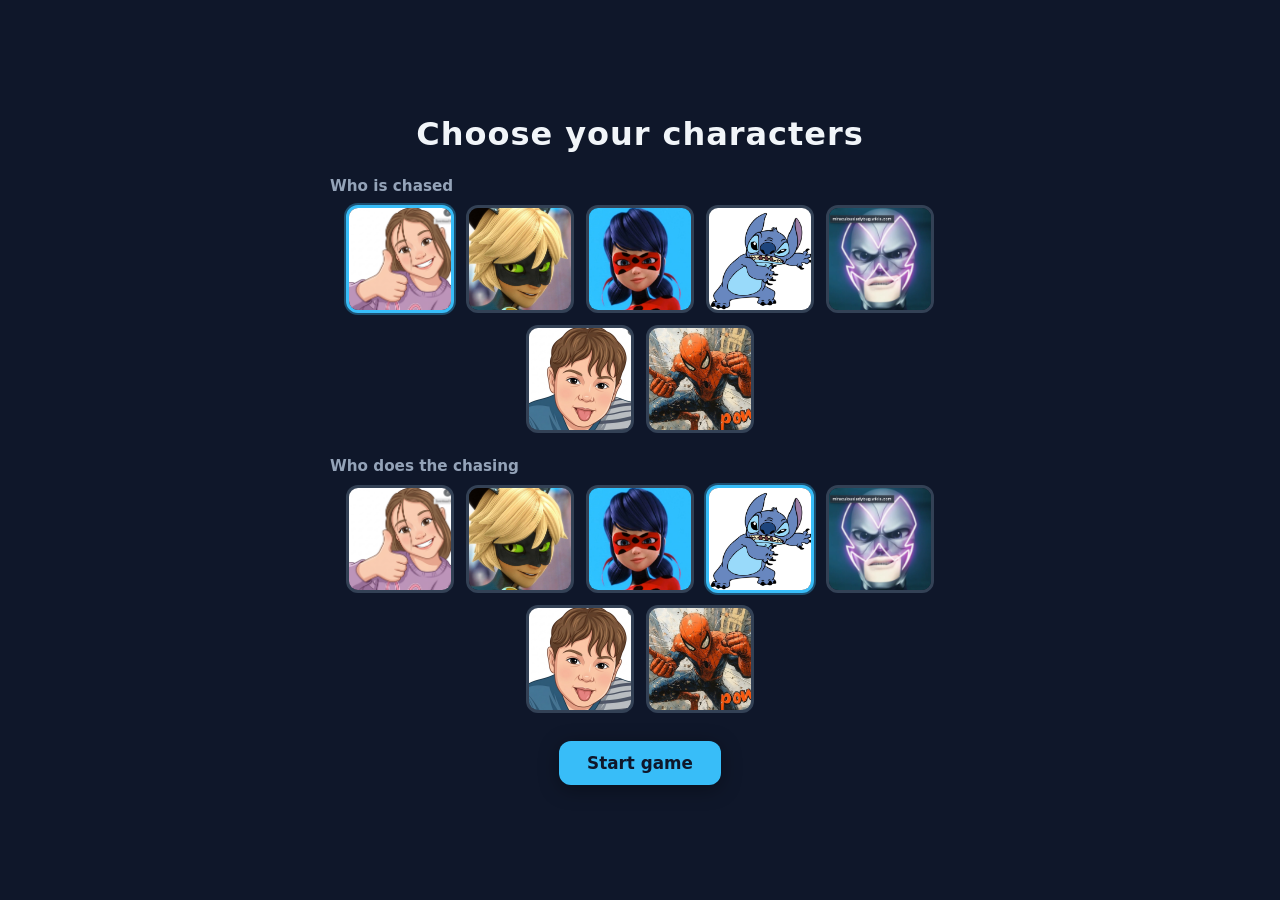
==== ecipec/index.html @ 47fc5480 "Add ecipec game" ====
<!DOCTYPE html>
<html lang="en">
<head>
  <meta charset="UTF-8" />
  <meta name="viewport" content="width=device-width, initial-scale=1.0" />
  <title>Platformer</title>
  <style>
    * { box-sizing: border-box; margin: 0; }
    html, body {
      width: 100%;
      min-height: 100%;
      height: 100%;
      overflow: hidden;
    }
    html { min-height: 100vh; }
    canvas {
      display: block;
      width: 100%;
      height: 100%;
      image-rendering: pixelated;
      image-rendering: crisp-edges;
    }
    #game-over {
      position: fixed;
      inset: 0;
      z-index: 10;
      display: none;
      flex-direction: column;
      align-items: center;
      justify-content: center;
      gap: 1.25rem;
      background: rgba(15, 23, 42, 0.72);
      backdrop-filter: blur(6px);
    }
    #game-over.show {
      display: flex;
    }
    #game-over h1 {
      font: 700 clamp(1.75rem, 6vw, 2.75rem) system-ui, sans-serif;
      color: #f1f5f9;
      letter-spacing: 0.04em;
    }
    #game-over button {
      font: 600 1rem system-ui, sans-serif;
      padding: 0.65rem 1.4rem;
      border: none;
      border-radius: 10px;
      cursor: pointer;
      color: #0f172a;
      background: #e2e8f0;
      box-shadow: 0 2px 12px rgba(0, 0, 0, 0.25);
    }
    #game-over button:hover {
      background: #f8fafc;
    }
    #character-menu {
      position: fixed;
      inset: 0;
      z-index: 15;
      display: flex;
      flex-direction: column;
      align-items: center;
      justify-content: center;
      gap: 1.5rem;
      padding: 1.25rem;
      background: #0f172a;
      color: #f1f5f9;
      overflow: auto;
    }
    #character-menu.hidden {
      display: none;
    }
    #character-menu h1 {
      font: 700 clamp(1.35rem, 4.5vw, 2rem) system-ui, sans-serif;
      letter-spacing: 0.03em;
      text-align: center;
    }
    #character-menu h2 {
      font: 600 0.95rem system-ui, sans-serif;
      color: #94a3b8;
      margin-bottom: 0.65rem;
    }
    .pick-options {
      display: flex;
      flex-wrap: wrap;
      gap: 0.75rem;
      justify-content: center;
      max-width: 620px;
    }
    .pick-option {
      padding: 0;
      border: 3px solid #334155;
      border-radius: 12px;
      background: #1e293b;
      cursor: pointer;
      overflow: hidden;
      width: 108px;
      height: 108px;
      flex-shrink: 0;
    }
    .pick-option img {
      width: 100%;
      height: 100%;
      object-fit: cover;
      display: block;
      pointer-events: none;
    }
    .pick-option:hover {
      border-color: #64748b;
    }
    .pick-option:focus-visible {
      outline: 2px solid #38bdf8;
      outline-offset: 3px;
    }
    .pick-option.is-selected {
      border-color: #38bdf8;
      box-shadow: 0 0 0 2px rgba(56, 189, 248, 0.35);
    }
    #start-game-btn {
      font: 600 1.05rem system-ui, sans-serif;
      padding: 0.75rem 1.75rem;
      border: none;
      border-radius: 12px;
      cursor: pointer;
      color: #0f172a;
      background: #38bdf8;
      box-shadow: 0 4px 20px rgba(0, 0, 0, 0.35);
      margin-top: 0.25rem;
    }
    #start-game-btn:hover {
      background: #7dd3fc;
    }
  </style>
</head>
<body>
  <canvas id="game"></canvas>
  <div id="game-over" aria-live="polite">
    <h1>Game Over</h1>
    <button type="button" id="restart-btn">Start again</button>
  </div>
  <div id="character-menu" aria-label="Character selection">
    <h1>Choose your characters</h1>
    <div>
      <h2>Who is chased</h2>
      <div id="ball-options" class="pick-options" role="group" aria-label="Character that is chased">
        <button type="button" class="pick-option is-selected" data-ball="eci_pec.png" aria-pressed="true" aria-label="eci_pec">
          <img src="eci_pec.png" alt="" width="108" height="108" />
        </button>
        <button type="button" class="pick-option" data-ball="cat.png" aria-pressed="false" aria-label="cat">
          <img src="cat.png" alt="" width="108" height="108" />
        </button>
        <button type="button" class="pick-option" data-ball="ladybug.png" aria-pressed="false" aria-label="ladybug">
          <img src="ladybug.png" alt="" width="108" height="108" />
        </button>
        <button type="button" class="pick-option" data-ball="monter.png" aria-pressed="false" aria-label="monter">
          <img src="monter.png" alt="" width="108" height="108" />
        </button>
        <button type="button" class="pick-option" data-ball="moth.png" aria-pressed="false" aria-label="moth">
          <img src="moth.png" alt="" width="108" height="108" />
        </button>
        <button type="button" class="pick-option" data-ball="pinat.png" aria-pressed="false" aria-label="pinat">
          <img src="pinat.png" alt="" width="108" height="108" />
        </button>
        <button type="button" class="pick-option" data-ball="mamenmem.png" aria-pressed="false" aria-label="mamenmem">
          <img src="mamenmem.png" alt="" width="108" height="108" />
        </button>
      </div>
    </div>
    <div>
      <h2>Who does the chasing</h2>
      <div id="monster-options" class="pick-options" role="group" aria-label="Character that chases">
        <button type="button" class="pick-option" data-monster="eci_pec.png" aria-pressed="false" aria-label="eci_pec">
          <img src="eci_pec.png" alt="" width="108" height="108" />
        </button>
        <button type="button" class="pick-option" data-monster="cat.png" aria-pressed="false" aria-label="cat">
          <img src="cat.png" alt="" width="108" height="108" />
        </button>
        <button type="button" class="pick-option" data-monster="ladybug.png" aria-pressed="false" aria-label="ladybug">
          <img src="ladybug.png" alt="" width="108" height="108" />
        </button>
        <button type="button" class="pick-option is-selected" data-monster="monter.png" aria-pressed="true" aria-label="monter">
          <img src="monter.png" alt="" width="108" height="108" />
        </button>
        <button type="button" class="pick-option" data-monster="moth.png" aria-pressed="false" aria-label="moth">
          <img src="moth.png" alt="" width="108" height="108" />
        </button>
        <button type="button" class="pick-option" data-monster="pinat.png" aria-pressed="false" aria-label="pinat">
          <img src="pinat.png" alt="" width="108" height="108" />
        </button>
        <button type="button" class="pick-option" data-monster="mamenmem.png" aria-pressed="false" aria-label="mamenmem">
          <img src="mamenmem.png" alt="" width="108" height="108" />
        </button>
      </div>
    </div>
    <button type="button" id="start-game-btn">Start game</button>
  </div>
  <script>
    const canvas = document.getElementById("game");
    const ctx = canvas.getContext("2d");

    const keys = { ArrowLeft: false, ArrowRight: false, ArrowUp: false, ArrowDown: false };

    const ball = {
      x: 0,
      y: 0,
      vx: 0,
      vy: 0,
      r: 14,
      onGround: false,
    };

    const ballImg = new Image();
    ballImg.src = "eci_pec.png";
    const ballImgVisualScale = 2;

    const MONSTER_BASE_SPEED = 200;
    let monsterNightCount = 0;

    function bumpMonsterSpeedForNewNight() {
      monsterNightCount++;
      monster.speed = MONSTER_BASE_SPEED * Math.pow(1.05, monsterNightCount - 1);
    }

    const monsterImg = new Image();
    const monster = {
      x: 0,
      speed: MONSTER_BASE_SPEED,
      height: 72,
      loaded: false,
      placed: false,
    };
    monsterImg.onload = () => {
      monster.loaded = true;
      resize();
    };
    monsterImg.src = "monter.png";

    const moveSpeed = 320;
    const jumpSpeed = 580;
    const gravity = 980;

    const SLEEP_MS = 10_000;
    const AWAKE_MS = 15_000;
    const CYCLE_MS = SLEEP_MS + AWAKE_MS;

    function cycleT(now) {
      return now % CYCLE_MS;
    }

    function isSleeping(now) {
      return cycleT(now) < SLEEP_MS;
    }

    function timerSeconds(now) {
      const t = cycleT(now);
      const dayMax = Math.ceil(SLEEP_MS / 1000);
      const nightMax = Math.ceil(AWAKE_MS / 1000);
      if (t < SLEEP_MS) {
        return Math.max(1, Math.min(dayMax, Math.ceil((SLEEP_MS - t) / 1000)));
      }
      return Math.max(1, Math.min(nightMax, Math.ceil((CYCLE_MS - t) / 1000)));
    }

    function getChairs(vw, gy) {
      const cw = 86;
      const margin = 28;
      const seatRise = 56;
      const seatInset = 12;
      const seatTop = gy - seatRise;
      const backH = 72;
      const leftX = margin;
      const rightX = vw - margin - cw;
      return [
        {
          x: leftX,
          w: cw,
          seatTop,
          seatLeft: leftX + seatInset,
          seatRight: leftX + cw - seatInset,
          trunkLeft: leftX,
          trunkRight: leftX + cw,
          backH,
        },
        {
          x: rightX,
          w: cw,
          seatTop,
          seatLeft: rightX + seatInset,
          seatRight: rightX + cw - seatInset,
          trunkLeft: rightX,
          trunkRight: rightX + cw,
          backH,
        },
      ];
    }

    function horizontalOverlapBallSeat(ball, left, right) {
      return ball.x + ball.r > left && ball.x - ball.r < right;
    }

    function resolveCircleRect(ball, rect) {
      const cx = ball.x;
      const cy = ball.y;
      const r = ball.r;
      if (cx + r <= rect.left || cx - r >= rect.right || cy + r <= rect.top || cy - r >= rect.bottom) {
        return;
      }
      const closestX = Math.min(Math.max(cx, rect.left), rect.right);
      const closestY = Math.min(Math.max(cy, rect.top), rect.bottom);
      let dx = cx - closestX;
      let dy = cy - closestY;
      const dsq = dx * dx + dy * dy;
      if (dsq < 1e-6) {
        const pen = Math.min(rect.right - cx, cx - rect.left, cy - rect.top, rect.bottom - cy);
        if (pen === rect.right - cx) ball.x = rect.right + r;
        else if (pen === cx - rect.left) ball.x = rect.left - r;
        else if (pen === cy - rect.top) {
          ball.y = rect.top - r;
          ball.vy = 0;
          ball.onGround = true;
        } else {
          ball.y = rect.bottom + r;
          ball.vy = 0;
        }
        return;
      }
      const dist = Math.sqrt(dsq);
      dx /= dist;
      dy /= dist;
      ball.x = closestX + dx * r;
      ball.y = closestY + dy * r;
      if (Math.abs(dy) > Math.abs(dx) && dy < 0) {
        ball.vy = Math.min(ball.vy, 0);
        ball.onGround = true;
      }
      if (Math.abs(dy) > Math.abs(dx) && dy > 0) ball.vy = Math.max(ball.vy, 0);
    }

    function landOnSurfaces(ball, gy, chairs, vw) {
      const surfaces = chairs.map((c) => ({
        left: c.seatLeft,
        right: c.seatRight,
        top: c.seatTop,
      }));
      surfaces.push({ left: 0, right: vw, top: gy });
      surfaces.sort((a, b) => a.top - b.top);
      for (const s of surfaces) {
        if (!horizontalOverlapBallSeat(ball, s.left, s.right)) continue;
        const bottom = ball.y + ball.r;
        if (ball.vy >= 0 && bottom >= s.top && bottom <= s.top + 20) {
          ball.y = s.top - ball.r;
          ball.vy = 0;
          ball.onGround = true;
          return;
        }
      }
    }

    function isBallOnChairSeat(ball, chairs) {
      const bottom = ball.y + ball.r;
      for (const c of chairs) {
        if (!horizontalOverlapBallSeat(ball, c.seatLeft, c.seatRight)) continue;
        if (bottom >= c.seatTop - 2 && bottom <= c.seatTop + 8) {
          return true;
        }
      }
      return false;
    }

    function circleRectOverlap(cx, cy, r, left, top, right, bottom) {
      const closestX = Math.max(left, Math.min(cx, right));
      const closestY = Math.max(top, Math.min(cy, bottom));
      const dx = cx - closestX;
      const dy = cy - closestY;
      return dx * dx + dy * dy <= r * r;
    }

    let gameOver = false;
    let gameWon = false;
    let gameStarted = false;
    const WIN_PIZZA_SLICES = 6;
    const START_ENERGY = 10;
    const DRAIN_PX_PER_ENERGY = 500;
    const ENERGY_PIZZA_BONUS = 5;
    const ENERGY_PIZZA_SPAWN_MS = 5000;

    const COOKIE_R = 11;
    const COOKIES_PER_NIGHT = 8;
    const cookies = [];
    let coins = 0;
    let pizzaSlices = 0;
    let pizzaSlice = null;
    const energyPizzaSlices = [];
    let nextEnergySpawnAt = 0;
    const PIZZA_R = 14;
    let prevSleeping = undefined;
    let energy = START_ENERGY;
    let energyBarVisual = START_ENERGY;
    let distanceSinceEnergyLoss = 0;
    let prevBallX = 0;
    let prevBallY = 0;

    function spawnCookies(vw, gy, chairs) {
      cookies.length = 0;
      for (let i = 0; i < COOKIES_PER_NIGHT; i++) {
        for (let t = 0; t < 60; t++) {
          const x = COOKIE_R + Math.random() * (vw - 2 * COOKIE_R);
          let ok = true;
          for (const c of chairs) {
            if (x + COOKIE_R > c.trunkLeft - 6 && x - COOKIE_R < c.trunkRight + 6) {
              ok = false;
              break;
            }
          }
          if (ok) {
            cookies.push({ x });
            break;
          }
        }
      }
    }

    function cookieCenterY(gy) {
      return gy - COOKIE_R;
    }

    function pizzaCenterY(gy) {
      return gy - PIZZA_R;
    }

    function spawnPizzaSlice(vw, gy, chairs, mw) {
      pizzaSlice = null;
      const { minX, maxX } = pizzaSpawnBounds(vw, gy, chairs, mw);
      for (let t = 0; t < 60; t++) {
        const x = minX + Math.random() * (maxX - minX);
        let ok = true;
        for (const c of chairs) {
          if (x + PIZZA_R > c.trunkLeft - 6 && x - PIZZA_R < c.trunkRight + 6) {
            ok = false;
            break;
          }
        }
        if (ok) {
          pizzaSlice = { x };
          break;
        }
      }
    }

    function pushRandomEnergyPizzaSlice(vw, gy, chairs, mw) {
      const { minX, maxX } = pizzaSpawnBounds(vw, gy, chairs, mw);
      for (let t = 0; t < 60; t++) {
        const x = minX + Math.random() * (maxX - minX);
        let ok = true;
        for (const c of chairs) {
          if (x + PIZZA_R > c.trunkLeft - 6 && x - PIZZA_R < c.trunkRight + 6) {
            ok = false;
            break;
          }
        }
        if (ok) {
          energyPizzaSlices.push({ x });
          return;
        }
      }
    }

    function showGameOverUI() {
      document.getElementById("game-over").classList.add("show");
    }

    function hideGameOverUI() {
      document.getElementById("game-over").classList.remove("show");
    }

    function resetGame() {
      const { w } = viewport();
      const gy = groundY();
      const chairs = getChairs(w, gy);
      ball.x = w / 2;
      ball.y = gy - ball.r;
      ball.vx = 0;
      ball.vy = 0;
      ball.onGround = true;
      keys.ArrowLeft = keys.ArrowRight = keys.ArrowUp = keys.ArrowDown = false;
      if (monster.loaded) {
        const { w: mw } = monsterDrawSize();
        const now = performance.now();
        if (isSleeping(now)) {
          monster.x = sleepAnchorX(w, mw, chairs);
        } else {
          monster.x = clampMonsterToChairs(w * 0.2, mw, w, chairs);
        }
      }
      coins = 0;
      pizzaSlices = 0;
      cookies.length = 0;
      pizzaSlice = null;
      energyPizzaSlices.length = 0;
      nextEnergySpawnAt = 0;
      energy = START_ENERGY;
      energyBarVisual = energy;
      distanceSinceEnergyLoss = 0;
      prevBallX = ball.x;
      prevBallY = ball.y;
      prevSleeping = undefined;
      monsterNightCount = 0;
      monster.speed = MONSTER_BASE_SPEED;
      gameWon = false;
    }

    document.getElementById("restart-btn").addEventListener("click", () => {
      hideGameOverUI();
      gameOver = false;
      gameWon = false;
      gameStarted = false;
      document.getElementById("character-menu").classList.remove("hidden");
    });

    function wireCharacterMenu() {
      const menu = document.getElementById("character-menu");
      const ballGroup = document.getElementById("ball-options");
      const monsterGroup = document.getElementById("monster-options");

      function selectInGroup(container, selectedBtn) {
        for (const b of container.querySelectorAll(".pick-option")) {
          const on = b === selectedBtn;
          b.classList.toggle("is-selected", on);
          b.setAttribute("aria-pressed", on ? "true" : "false");
        }
      }

      ballGroup.addEventListener("click", (e) => {
        const btn = e.target.closest(".pick-option[data-ball]");
        if (!btn || !ballGroup.contains(btn)) return;
        selectInGroup(ballGroup, btn);
      });
      monsterGroup.addEventListener("click", (e) => {
        const btn = e.target.closest(".pick-option[data-monster]");
        if (!btn || !monsterGroup.contains(btn)) return;
        selectInGroup(monsterGroup, btn);
      });

      document.getElementById("start-game-btn").addEventListener("click", () => {
        const ballBtn = ballGroup.querySelector(".pick-option.is-selected[data-ball]");
        const monBtn = monsterGroup.querySelector(".pick-option.is-selected[data-monster]");
        const ballSrc = ballBtn.getAttribute("data-ball");
        const monsterSrc = monBtn.getAttribute("data-monster");

        ballImg.src = ballSrc;

        let finishOnce = false;
        function finishStart() {
          if (finishOnce) return;
          finishOnce = true;
          monster.loaded = true;
          monster.placed = false;
          resize();
          resetGame();
          gameOver = false;
          gameWon = false;
          hideGameOverUI();
          gameStarted = true;
          menu.classList.add("hidden");
          last = performance.now();
        }

        monster.loaded = false;
        monster.placed = false;
        monsterImg.onload = finishStart;
        monsterImg.src = monsterSrc;
        requestAnimationFrame(() => {
          if (monsterImg.complete && monsterImg.naturalHeight > 0) finishStart();
        });
      });
    }
    wireCharacterMenu();

    function monsterStepX(monsterX, dir, dt, mw, vw, chairs) {
      if (dir === 0) return monsterX;
      let nextX = monsterX + dir * monster.speed * dt;
      const half = mw / 2;
      nextX = Math.min(Math.max(nextX, half), vw - half);
      for (let k = 0; k < 4; k++) {
        let hit = false;
        for (const c of chairs) {
          const mL = nextX - half;
          const mR = nextX + half;
          if (mR <= c.trunkLeft || mL >= c.trunkRight) continue;
          hit = true;
          if (dir > 0) nextX = c.trunkLeft - half - 0.02;
          else nextX = c.trunkRight + half + 0.02;
          nextX = Math.min(Math.max(nextX, half), vw - half);
        }
        if (!hit) break;
      }
      return nextX;
    }

    function clampMonsterToChairs(monsterX, mw, vw, chairs) {
      const half = mw / 2;
      let x = Math.min(Math.max(monsterX, half), vw - half);
      for (const c of chairs) {
        if (x + half > c.trunkLeft && x - half < c.trunkRight) {
          const toLeft = c.trunkLeft - half - 0.02;
          const toRight = c.trunkRight + half + 0.02;
          x = Math.abs(x - toLeft) < Math.abs(x - toRight) ? toLeft : toRight;
        }
      }
      return Math.min(Math.max(x, half), vw - half);
    }

    function sleepAnchorX(vw, mw, chairs) {
      return clampMonsterToChairs(vw * 0.85, mw, vw, chairs);
    }

    function getSleepTable(vw, gy, chairs, mw) {
      const cx = sleepAnchorX(vw, mw, chairs);
      const tw = 120;
      const tabletopH = 10;
      const legH = 42;
      const legW = 10;
      const topY = gy - legH - tabletopH;
      return { cx, tw, tabletopH, legH, legW, topY, gy };
    }

    /** Horizontal range for win (yellow) and energy (green) pizzas: floor between left chair and white sleep table. */
    function pizzaSpawnBounds(vw, gy, chairs, mw) {
      const tbl = getSleepTable(vw, gy, chairs, mw);
      const tableLeft = tbl.cx - tbl.tw / 2;
      const leftChairRight = chairs[0].trunkRight;
      const gapPad = 6;
      let minX = leftChairRight + gapPad + PIZZA_R;
      let maxX = tableLeft - gapPad - PIZZA_R;
      if (minX > maxX) {
        const mid = (leftChairRight + tableLeft) * 0.5;
        minX = maxX = mid;
      }
      return { minX, maxX };
    }

    function drawSleepTable(ctx, tbl) {
      const left = tbl.cx - tbl.tw / 2;
      const seatBottom = tbl.topY + tbl.tabletopH;
      ctx.fillStyle = "#f8f8f8";
      ctx.strokeStyle = "#c8c8c8";
      ctx.lineWidth = 2;
      ctx.beginPath();
      ctx.rect(left, tbl.topY, tbl.tw, tbl.tabletopH);
      ctx.fill();
      ctx.stroke();
      const inset = 14;
      ctx.fillRect(left + inset, seatBottom, tbl.legW, tbl.gy - seatBottom);
      ctx.fillRect(left + tbl.tw - inset - tbl.legW, seatBottom, tbl.legW, tbl.gy - seatBottom);
      ctx.strokeRect(left + inset, seatBottom, tbl.legW, tbl.gy - seatBottom);
      ctx.strokeRect(left + tbl.tw - inset - tbl.legW, seatBottom, tbl.legW, tbl.gy - seatBottom);
    }

    function drawSun(ctx, x, y, r) {
      ctx.fillStyle = "#ffdd44";
      ctx.strokeStyle = "#e6b800";
      ctx.lineWidth = 3;
      ctx.beginPath();
      ctx.arc(x, y, r, 0, Math.PI * 2);
      ctx.fill();
      ctx.stroke();
      ctx.strokeStyle = "#ffdd44";
      ctx.lineWidth = 4;
      for (let i = 0; i < 12; i++) {
        const a = (i / 12) * Math.PI * 2;
        ctx.beginPath();
        ctx.moveTo(x + Math.cos(a) * (r + 4), y + Math.sin(a) * (r + 4));
        ctx.lineTo(x + Math.cos(a) * (r + 14), y + Math.sin(a) * (r + 14));
        ctx.stroke();
      }
    }

    function drawMoon(ctx, x, y, r) {
      ctx.fillStyle = "#e8ecf5";
      ctx.beginPath();
      ctx.arc(x, y, r, 0, Math.PI * 2);
      ctx.fill();
      ctx.fillStyle = "#1a2f55";
      ctx.beginPath();
      ctx.arc(x + r * 0.35, y - r * 0.1, r * 1.05, 0, Math.PI * 2);
      ctx.fill();
    }

    function drawEnergyBar(ctx, x, y, width, height, fillRatio, sleeping) {
      const rr = Math.min(5, height * 0.35);
      ctx.save();
      ctx.fillStyle = sleeping ? "rgba(13, 31, 60, 0.5)" : "rgba(0, 0, 0, 0.4)";
      ctx.strokeStyle = sleeping ? "rgba(255, 255, 255, 0.4)" : "rgba(255, 255, 255, 0.22)";
      ctx.lineWidth = 2;
      ctx.beginPath();
      ctx.roundRect(x, y, width, height, rr);
      ctx.fill();
      ctx.stroke();
      const pad = 3;
      const innerW = Math.max(0, width - pad * 2);
      const fillW = innerW * Math.min(Math.max(fillRatio, 0), 1);
      if (fillW > 0.5) {
        const g = ctx.createLinearGradient(x, y, x + width, y + height);
        g.addColorStop(0, "#fef08a");
        g.addColorStop(0.45, "#facc15");
        g.addColorStop(1, "#ca8a04");
        ctx.fillStyle = g;
        ctx.beginPath();
        ctx.roundRect(x + pad, y + pad, fillW, height - pad * 2, Math.max(1, rr - 2));
        ctx.fill();
      }
      ctx.restore();
    }

    function drawSkyTimer(ctx, w, gy, now) {
      const sleeping = isSleeping(now);
      const n = timerSeconds(now);
      const fontSize = Math.max(22, Math.min(40, w * 0.045));
      ctx.font = `700 ${fontSize}px system-ui, sans-serif`;
      ctx.textAlign = "center";
      ctx.textBaseline = "top";
      ctx.fillStyle = sleeping ? "#0d1f3c" : "#ffffff";
      ctx.strokeStyle = sleeping ? "rgba(255,255,255,0.5)" : "rgba(0,0,0,0.25)";
      ctx.lineWidth = 3;
      const tx = w * 0.5;
      const ty = 28;
      ctx.strokeText(String(n), tx, ty);
      ctx.fillText(String(n), tx, ty);
    }

    function drawHud(ctx, w, now) {
      const sleeping = isSleeping(now);
      const fontSize = Math.max(18, Math.min(32, w * 0.038));
      ctx.font = `700 ${fontSize}px system-ui, sans-serif`;
      ctx.textAlign = "left";
      ctx.textBaseline = "top";
      ctx.fillStyle = sleeping ? "#0d1f3c" : "#ffffff";
      ctx.strokeStyle = sleeping ? "rgba(255,255,255,0.5)" : "rgba(0,0,0,0.25)";
      ctx.lineWidth = 3;
      const tx = 24;
      const ty = 28;
      const lineGap = fontSize + 6;
      const line1 = `Coins: ${coins}`;
      ctx.strokeText(line1, tx, ty);
      ctx.fillText(line1, tx, ty);
      const barH = Math.max(14, Math.min(22, fontSize * 0.65));
      const barW = Math.min(200, w * 0.42);
      const barY = ty + lineGap;
      const fillRatio = Math.min(Math.max(energyBarVisual / START_ENERGY, 0), 1);
      drawEnergyBar(ctx, tx, barY, barW, barH, fillRatio, sleeping);
      const hudSliceScale = 0.42;
      const sliceStep = PIZZA_R * hudSliceScale * 2.2;
      const rowY = barY + barH + 10 + PIZZA_R * hudSliceScale;
      const nSlices = Math.min(pizzaSlices, WIN_PIZZA_SLICES);
      for (let i = 0; i < nSlices; i++) {
        drawPizzaSliceIcon(ctx, tx + i * sliceStep, rowY, hudSliceScale);
      }
    }

    function drawPizzaSliceIcon(ctx, cx, cy, scale = 1) {
      ctx.save();
      ctx.translate(cx, cy);
      ctx.scale(scale, scale);
      ctx.rotate(-Math.PI / 4);
      ctx.beginPath();
      ctx.moveTo(0, 0);
      ctx.arc(0, 0, PIZZA_R, -Math.PI / 5, Math.PI / 5);
      ctx.closePath();
      ctx.fillStyle = "#f4a020";
      ctx.strokeStyle = "#c45c00";
      ctx.lineWidth = Math.max(1, 2 / scale);
      ctx.fill();
      ctx.stroke();
      ctx.fillStyle = "#c62828";
      ctx.beginPath();
      ctx.arc(PIZZA_R * 0.48, PIZZA_R * 0.12, 2.8, 0, Math.PI * 2);
      ctx.fill();
      ctx.beginPath();
      ctx.arc(PIZZA_R * 0.32, -PIZZA_R * 0.22, 2.2, 0, Math.PI * 2);
      ctx.fill();
      ctx.restore();
    }

    function drawEnergyPizzaSliceIcon(ctx, cx, cy, scale = 1) {
      ctx.save();
      ctx.translate(cx, cy);
      ctx.scale(scale, scale);
      ctx.rotate(-Math.PI / 4);
      ctx.beginPath();
      ctx.moveTo(0, 0);
      ctx.arc(0, 0, PIZZA_R, -Math.PI / 5, Math.PI / 5);
      ctx.closePath();
      ctx.fillStyle = "#7cb342";
      ctx.strokeStyle = "#33691e";
      ctx.lineWidth = Math.max(1, 2 / scale);
      ctx.fill();
      ctx.stroke();
      ctx.fillStyle = "#ffeb3b";
      ctx.beginPath();
      ctx.moveTo(PIZZA_R * 0.15, -PIZZA_R * 0.35);
      ctx.lineTo(PIZZA_R * 0.05, -PIZZA_R * 0.08);
      ctx.lineTo(PIZZA_R * 0.28, -PIZZA_R * 0.12);
      ctx.lineTo(PIZZA_R * 0.12, PIZZA_R * 0.12);
      ctx.lineTo(PIZZA_R * 0.42, -PIZZA_R * 0.02);
      ctx.closePath();
      ctx.fill();
      ctx.restore();
    }

    function drawWholePizza(ctx, cx, cy, radius) {
      ctx.fillStyle = "#e8a020";
      ctx.strokeStyle = "#a05200";
      ctx.lineWidth = 3;
      ctx.beginPath();
      ctx.arc(cx, cy, radius, 0, Math.PI * 2);
      ctx.fill();
      ctx.stroke();
      ctx.fillStyle = "#f5d080";
      ctx.beginPath();
      ctx.arc(cx, cy, radius * 0.88, 0, Math.PI * 2);
      ctx.fill();
      const dots = [
        [0.35, -0.15],
        [-0.25, 0.2],
        [0.1, 0.35],
        [-0.35, -0.25],
        [0.4, 0.15],
      ];
      ctx.fillStyle = "#c62828";
      for (const [dx, dy] of dots) {
        ctx.beginPath();
        ctx.arc(cx + dx * radius, cy + dy * radius, radius * 0.1, 0, Math.PI * 2);
        ctx.fill();
      }
    }

    function drawYouWon(ctx, w, gy, now) {
      const sleeping = isSleeping(now);
      const fontSize = Math.max(28, Math.min(52, w * 0.09));
      ctx.font = `800 ${fontSize}px system-ui, sans-serif`;
      ctx.textAlign = "center";
      ctx.textBaseline = "middle";
      const tx = w * 0.5;
      const ty = gy * 0.38;
      ctx.fillStyle = sleeping ? "#0d1f3c" : "#ffffff";
      ctx.strokeStyle = sleeping ? "rgba(255,255,255,0.55)" : "rgba(0,0,0,0.35)";
      ctx.lineWidth = 4;
      ctx.strokeText("YOU WON", tx, ty);
      ctx.fillText("YOU WON", tx, ty);
    }

    function chairBallColliders(c, gy, vw) {
      const legW = 8;
      const st = c.seatTop;
      const bh = c.backH;
      const rects = [
        { left: c.x + 4, right: c.x + 4 + legW, top: st + 2, bottom: gy },
        { left: c.x + c.w - 4 - legW, right: c.x + c.w - 4, top: st + 2, bottom: gy },
      ];
      if (c.x + c.w * 0.5 < vw * 0.5) {
        rects.push({ left: c.x, right: c.x + 12, top: st - bh, bottom: st - 1 });
      } else {
        rects.push({ left: c.x + c.w - 12, right: c.x + c.w, top: st - bh, bottom: st - 1 });
      }
      return rects;
    }

    function drawChairs(ctx, gy, chairs) {
      for (const c of chairs) {
        const x = c.x;
        const w = c.w;
        const st = c.seatTop;
        const bh = c.backH;
        const legW = 8;
        const seatH = 10;
        ctx.fillStyle = "#b22222";
        ctx.strokeStyle = "#7f1010";
        ctx.lineWidth = 2;
        ctx.beginPath();
        ctx.rect(x, st - bh, 12, bh + seatH);
        ctx.fill();
        ctx.stroke();
        ctx.fillStyle = "#c92a2a";
        ctx.beginPath();
        ctx.rect(x, st - seatH, w, seatH);
        ctx.fill();
        ctx.stroke();
        ctx.fillStyle = "#b22222";
        ctx.fillRect(x + 4, st, legW, gy - st);
        ctx.fillRect(x + w - 4 - legW, st, legW, gy - st);
        ctx.strokeRect(x + 4, st, legW, gy - st);
        ctx.strokeRect(x + w - 4 - legW, st, legW, gy - st);
      }
    }

    function viewport() {
      let w = canvas.clientWidth;
      let h = canvas.clientHeight;
      if (!w || !h) {
        w = window.innerWidth || 800;
        h = window.innerHeight || 600;
      }
      return { w, h };
    }

    function resize() {
      const { w, h } = viewport();
      const dpr = Math.min(window.devicePixelRatio || 1, 2);
      canvas.width = Math.floor(w * dpr);
      canvas.height = Math.floor(h * dpr);
      ctx.setTransform(dpr, 0, 0, dpr, 0, 0);
      const gy = groundY();
      const chairs = getChairs(w, gy);
      ball.x = Math.min(Math.max(ball.x || w / 2, ball.r), w - ball.r);
      ball.y = Math.min(Math.max(ball.y, ball.r), gy - ball.r);
      prevBallX = ball.x;
      prevBallY = ball.y;
      if (monster.loaded) {
        const { w: mw } = monsterDrawSize();
        if (!monster.placed) {
          monster.x = sleepAnchorX(w, mw, chairs);
          monster.placed = true;
        } else {
          const now = performance.now();
          if (isSleeping(now)) {
            monster.x = sleepAnchorX(w, mw, chairs);
          } else {
            monster.x = clampMonsterToChairs(monster.x, mw, w, chairs);
          }
        }
      }
    }

    window.addEventListener("resize", resize);
    ball.x = window.innerWidth / 2;
    ball.y = window.innerHeight - 200;
    resize();
    prevBallX = ball.x;
    prevBallY = ball.y;
    window.addEventListener("load", resize);

    window.addEventListener("keydown", (e) => {
      if (keys.hasOwnProperty(e.code)) {
        keys[e.code] = true;
        e.preventDefault();
      }
    });
    window.addEventListener("keyup", (e) => {
      if (keys.hasOwnProperty(e.code)) {
        keys[e.code] = false;
        e.preventDefault();
      }
    });

    let last = performance.now();

    function groundY() {
      return viewport().h - 80;
    }

    function monsterDrawSize() {
      if (!monster.loaded || monsterImg.naturalHeight === 0) return { w: 56, h: monster.height };
      const h = monster.height;
      const w = (monsterImg.naturalWidth / monsterImg.naturalHeight) * h;
      return { w, h };
    }

    function step(dt, now) {
      if (!gameStarted) return;
      if (gameOver) return;

      const canMove = energy > 0;
      let ax = 0;
      if (canMove) {
        if (keys.ArrowLeft) ax -= 1;
        if (keys.ArrowRight) ax += 1;
      }
      if (ax !== 0) {
        ball.vx = (ax / Math.abs(ax)) * moveSpeed;
      } else {
        ball.vx *= Math.pow(0.2, dt * 60);
        if (Math.abs(ball.vx) < 4) ball.vx = 0;
      }

      if (canMove && keys.ArrowUp && ball.onGround) {
        ball.vy = -jumpSpeed;
        ball.onGround = false;
      }

      ball.vy += gravity * dt;
      ball.x += ball.vx * dt;
      ball.y += ball.vy * dt;

      const { w: vw } = viewport();
      const gy = groundY();
      const chairs = getChairs(vw, gy);
      const { w: mw } = monsterDrawSize();
      const sleeping = isSleeping(now);

      if (prevSleeping === undefined) {
        prevSleeping = sleeping;
        if (!sleeping) {
          spawnCookies(vw, gy, chairs);
          bumpMonsterSpeedForNewNight();
        }
        if (sleeping && !gameWon) {
          spawnPizzaSlice(vw, gy, chairs, mw);
          energyPizzaSlices.length = 0;
          nextEnergySpawnAt = now + ENERGY_PIZZA_SPAWN_MS;
        }
      } else if (sleeping !== prevSleeping) {
        if (!sleeping) {
          pizzaSlice = null;
          energyPizzaSlices.length = 0;
          spawnCookies(vw, gy, chairs);
          bumpMonsterSpeedForNewNight();
        } else {
          cookies.length = 0;
          if (!gameWon) {
            spawnPizzaSlice(vw, gy, chairs, mw);
            energyPizzaSlices.length = 0;
            nextEnergySpawnAt = now + ENERGY_PIZZA_SPAWN_MS;
          }
        }
        prevSleeping = sleeping;
      }

      while (sleeping && !gameWon && now >= nextEnergySpawnAt) {
        pushRandomEnergyPizzaSlice(vw, gy, chairs, mw);
        nextEnergySpawnAt += ENERGY_PIZZA_SPAWN_MS;
      }

      if (!sleeping && cookies.length) {
        const cy = cookieCenterY(gy);
        const collectR = ball.r + COOKIE_R;
        const collectR2 = collectR * collectR;
        for (let i = cookies.length - 1; i >= 0; i--) {
          const cx = cookies[i].x;
          const dx = ball.x - cx;
          const dy = ball.y - cy;
          if (dx * dx + dy * dy <= collectR2) {
            coins += 1;
            cookies.splice(i, 1);
          }
        }
      }

      if (sleeping && pizzaSlice && coins >= 10 && !gameWon) {
        const cy = pizzaCenterY(gy);
        const collectR = ball.r + PIZZA_R;
        const collectR2 = collectR * collectR;
        const dx = ball.x - pizzaSlice.x;
        const dy = ball.y - cy;
        if (dx * dx + dy * dy <= collectR2) {
          coins -= 10;
          pizzaSlices += 1;
          if (pizzaSlices >= WIN_PIZZA_SLICES) {
            pizzaSlices = WIN_PIZZA_SLICES;
            gameWon = true;
            energyPizzaSlices.length = 0;
          }
          pizzaSlice = null;
        }
      }

      if (sleeping && energyPizzaSlices.length && !gameWon) {
        const cy = pizzaCenterY(gy);
        const collectR = ball.r + PIZZA_R;
        const collectR2 = collectR * collectR;
        for (let i = energyPizzaSlices.length - 1; i >= 0; i--) {
          const ep = energyPizzaSlices[i];
          const dx = ball.x - ep.x;
          const dy = ball.y - cy;
          if (dx * dx + dy * dy <= collectR2) {
            energy += ENERGY_PIZZA_BONUS;
            energyPizzaSlices.splice(i, 1);
          }
        }
      }

      const minX = ball.r;
      const maxX = vw - ball.r;

      if (ball.x < minX) {
        ball.x = minX;
        ball.vx = 0;
      } else if (ball.x > maxX) {
        ball.x = maxX;
        ball.vx = 0;
      }

      ball.onGround = false;
      landOnSurfaces(ball, gy, chairs, vw);

      for (const c of chairs) {
        for (const rect of chairBallColliders(c, gy, vw)) {
          resolveCircleRect(ball, rect);
        }
      }

      const top = ball.r;
      if (ball.y < top) {
        ball.y = top;
        ball.vy = 0;
      }

      if (monster.loaded) {
        const { w: mw, h: mh } = monsterDrawSize();
        if (gameWon) {
          monster.x = sleepAnchorX(vw, mw, chairs);
        } else if (isSleeping(now)) {
          monster.x = sleepAnchorX(vw, mw, chairs);
        } else {
          let dir = 0;
          if (ball.x > monster.x) dir = 1;
          else if (ball.x < monster.x) dir = -1;
          monster.x = monsterStepX(monster.x, dir, dt, mw, vw, chairs);
          const left = monster.x - mw / 2;
          const right = monster.x + mw / 2;
          const top = gy - mh;
          const bottom = gy;
          if (circleRectOverlap(ball.x, ball.y, ball.r, left, top, right, bottom)) {
            gameOver = true;
            showGameOverUI();
          }
        }
      }

      const dxFrame = ball.x - prevBallX;
      const dyFrame = ball.y - prevBallY;
      distanceSinceEnergyLoss += Math.hypot(dxFrame, dyFrame);
      while (distanceSinceEnergyLoss >= DRAIN_PX_PER_ENERGY) {
        distanceSinceEnergyLoss -= DRAIN_PX_PER_ENERGY;
        if (energy > 0) energy -= 1;
      }
      prevBallX = ball.x;
      prevBallY = ball.y;

      const energySmooth = Math.min(1, dt * 14);
      energyBarVisual += (energy - energyBarVisual) * energySmooth;

      if (!gameOver && !gameWon && energy <= 0 && isBallOnChairSeat(ball, chairs)) {
        gameOver = true;
        showGameOverUI();
      }
    }

    function draw(now) {
      if (!gameStarted) return;
      const { w, h } = viewport();
      const gy = groundY();
      const chairs = getChairs(w, gy);
      const sleeping = isSleeping(now);

      ctx.fillStyle = sleeping ? "#4da6ff" : "#1a2f55";
      ctx.fillRect(0, 0, w, gy);

      if (sleeping) {
        drawSun(ctx, w * 0.15, gy * 0.22, Math.min(28, w * 0.035));
      } else {
        drawMoon(ctx, w * 0.82, gy * 0.2, Math.min(26, w * 0.032));
      }

      drawSkyTimer(ctx, w, gy, now);
      drawHud(ctx, w, now);
      if (gameWon) drawYouWon(ctx, w, gy, now);

      ctx.fillStyle = "#2d8a3e";
      ctx.fillRect(0, gy, w, h - gy);

      drawChairs(ctx, gy, chairs);

      if (!sleeping && cookies.length) {
        const cy = cookieCenterY(gy);
        for (const ck of cookies) {
          ctx.fillStyle = "#8b4513";
          ctx.strokeStyle = "#5c2e0e";
          ctx.lineWidth = 2;
          ctx.beginPath();
          ctx.arc(ck.x, cy, COOKIE_R, 0, Math.PI * 2);
          ctx.fill();
          ctx.stroke();
          ctx.fillStyle = "#d4a574";
          ctx.beginPath();
          ctx.arc(ck.x - 3, cy - 2, 3, 0, Math.PI * 2);
          ctx.fill();
        }
      }

      if (sleeping && pizzaSlice && !gameWon) {
        drawPizzaSliceIcon(ctx, pizzaSlice.x, pizzaCenterY(gy));
      }
      if (sleeping && energyPizzaSlices.length && !gameWon) {
        const epy = pizzaCenterY(gy);
        for (const ep of energyPizzaSlices) {
          drawEnergyPizzaSliceIcon(ctx, ep.x, epy);
        }
      }

      const bd = ball.r * 2 * ballImgVisualScale;
      if (ballImg.complete && ballImg.naturalWidth) {
        const face = ball.vx < 0 ? -1 : 1;
        ctx.save();
        ctx.translate(ball.x, ball.y);
        ctx.scale(face, 1);
        ctx.drawImage(ballImg, -bd / 2, -bd / 2, bd, bd);
        ctx.restore();
      } else {
        ctx.fillStyle = "#ffffff";
        ctx.beginPath();
        ctx.arc(ball.x, ball.y, ball.r, 0, Math.PI * 2);
        ctx.fill();
      }

      if (monster.loaded) {
        const { w: mw, h: mh } = monsterDrawSize();
        const dir = ball.x >= monster.x ? 1 : -1;
        if (gameWon) {
          const tbl = getSleepTable(w, gy, chairs, mw);
          drawSleepTable(ctx, tbl);
          ctx.save();
          ctx.translate(monster.x, gy);
          ctx.scale(dir, 1);
          ctx.drawImage(monsterImg, -mw / 2, -mh + 22, mw, mh);
          ctx.restore();
          const wholeR = Math.min(34, w * 0.045);
          const px = monster.x + dir * (mw / 2 + wholeR + 14);
          drawWholePizza(ctx, px, gy - wholeR - 4, wholeR);
        } else if (sleeping) {
          const tbl = getSleepTable(w, gy, chairs, mw);
          drawSleepTable(ctx, tbl);
          ctx.save();
          ctx.translate(monster.x, gy);
          ctx.scale(dir, 1);
          ctx.drawImage(monsterImg, -mw / 2, -mh + 22, mw, mh);
          ctx.restore();
        } else {
          ctx.save();
          ctx.translate(monster.x, gy);
          ctx.scale(dir, 1);
          ctx.drawImage(monsterImg, -mw / 2, -mh, mw, mh);
          ctx.restore();
        }
      }
    }

    function frame(now) {
      const dt = Math.min((now - last) / 1000, 0.05);
      last = now;
      step(dt, now);
      draw(now);
      requestAnimationFrame(frame);
    }

    requestAnimationFrame(frame);
  </script>
</body>
</html>
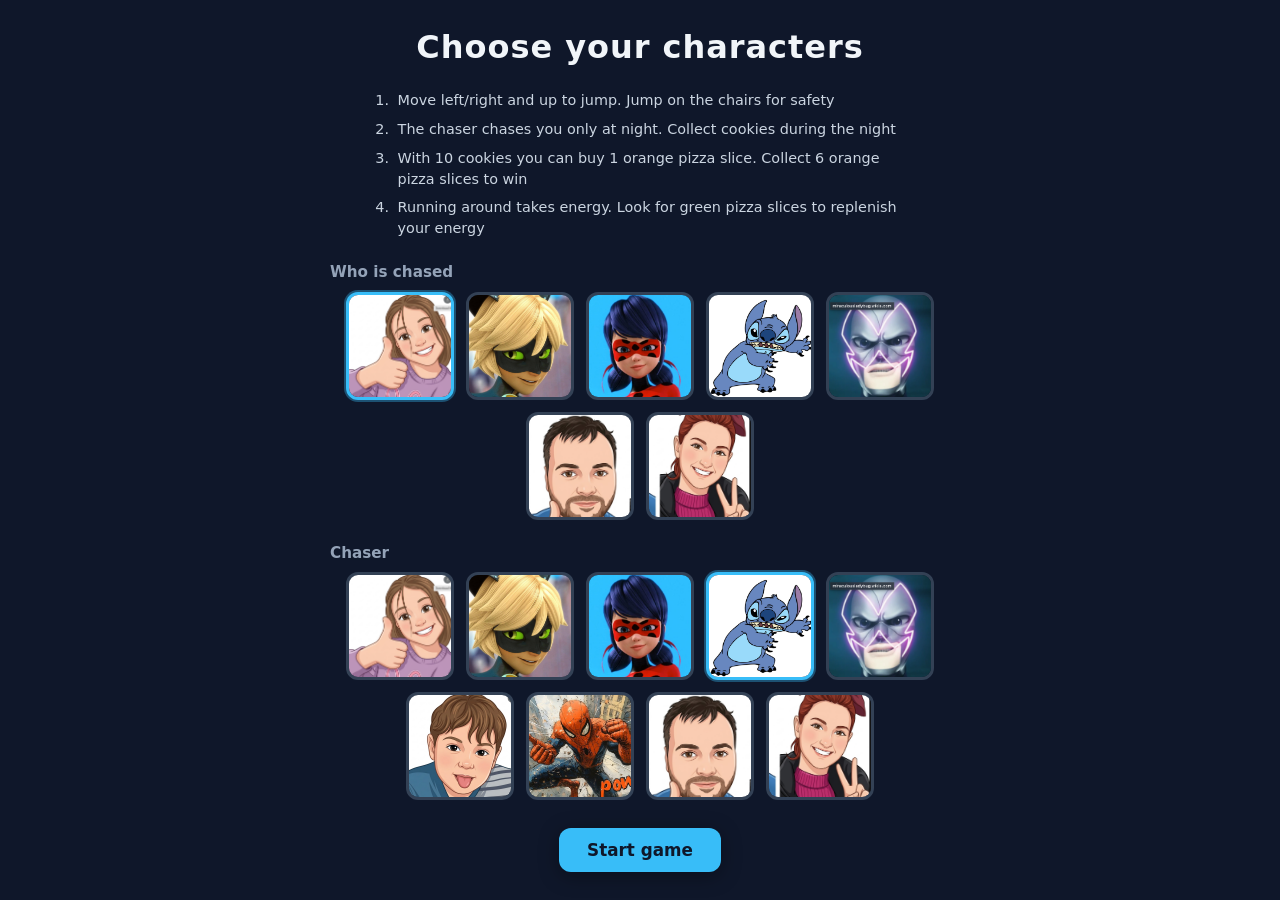
==== commit d301c460: "Update" ====
--- a/ecipec/index.html
+++ b/ecipec/index.html
@@ -130,6 +130,24 @@
     #start-game-btn:hover {
       background: #7dd3fc;
     }
+    #character-menu .game-instructions {
+      max-width: 34rem;
+      margin: 0 auto;
+      padding: 0 0.25rem;
+      text-align: left;
+      font: 500 0.9rem/1.45 system-ui, sans-serif;
+      color: #cbd5e1;
+    }
+    #character-menu .game-instructions ol {
+      margin: 0;
+      padding-left: 1.35rem;
+      display: flex;
+      flex-direction: column;
+      gap: 0.5rem;
+    }
+    #character-menu .game-instructions li {
+      padding-left: 0.25rem;
+    }
   </style>
 </head>
 <body>
@@ -140,6 +158,14 @@
   </div>
   <div id="character-menu" aria-label="Character selection">
     <h1>Choose your characters</h1>
+    <div class="game-instructions" aria-label="How to play">
+      <ol>
+        <li>Move left/right and up to jump. Jump on the chairs for safety</li>
+        <li>The chaser chases you only at night. Collect cookies during the night</li>
+        <li>With 10 cookies you can buy 1 orange pizza slice. Collect 6 orange pizza slices to win</li>
+        <li>Running around takes energy. Look for green pizza slices to replenish your energy</li>
+      </ol>
+    </div>
     <div>
       <h2>Who is chased</h2>
       <div id="ball-options" class="pick-options" role="group" aria-label="Character that is chased">
@@ -158,16 +184,16 @@
         <button type="button" class="pick-option" data-ball="moth.png" aria-pressed="false" aria-label="moth">
           <img src="moth.png" alt="" width="108" height="108" />
         </button>
-        <button type="button" class="pick-option" data-ball="pinat.png" aria-pressed="false" aria-label="pinat">
-          <img src="pinat.png" alt="" width="108" height="108" />
-        </button>
-        <button type="button" class="pick-option" data-ball="mamenmem.png" aria-pressed="false" aria-label="mamenmem">
-          <img src="mamenmem.png" alt="" width="108" height="108" />
+        <button type="button" class="pick-option" data-monster="pooper.png" aria-pressed="false" aria-label="pooper">
+          <img src="pooper.png" alt="" width="108" height="108" />
+        </button>
+        <button type="button" class="pick-option" data-monster="krofn.png" aria-pressed="false" aria-label="krofn">
+          <img src="krofn.png" alt="" width="108" height="108" />
         </button>
       </div>
     </div>
     <div>
-      <h2>Who does the chasing</h2>
+      <h2>Chaser</h2>
       <div id="monster-options" class="pick-options" role="group" aria-label="Character that chases">
         <button type="button" class="pick-option" data-monster="eci_pec.png" aria-pressed="false" aria-label="eci_pec">
           <img src="eci_pec.png" alt="" width="108" height="108" />
@@ -189,6 +215,12 @@
         </button>
         <button type="button" class="pick-option" data-monster="mamenmem.png" aria-pressed="false" aria-label="mamenmem">
           <img src="mamenmem.png" alt="" width="108" height="108" />
+        </button>
+        <button type="button" class="pick-option" data-monster="pooper.png" aria-pressed="false" aria-label="pooper">
+          <img src="pooper.png" alt="" width="108" height="108" />
+        </button>
+        <button type="button" class="pick-option" data-monster="krofn.png" aria-pressed="false" aria-label="krofn">
+          <img src="krofn.png" alt="" width="108" height="108" />
         </button>
       </div>
     </div>
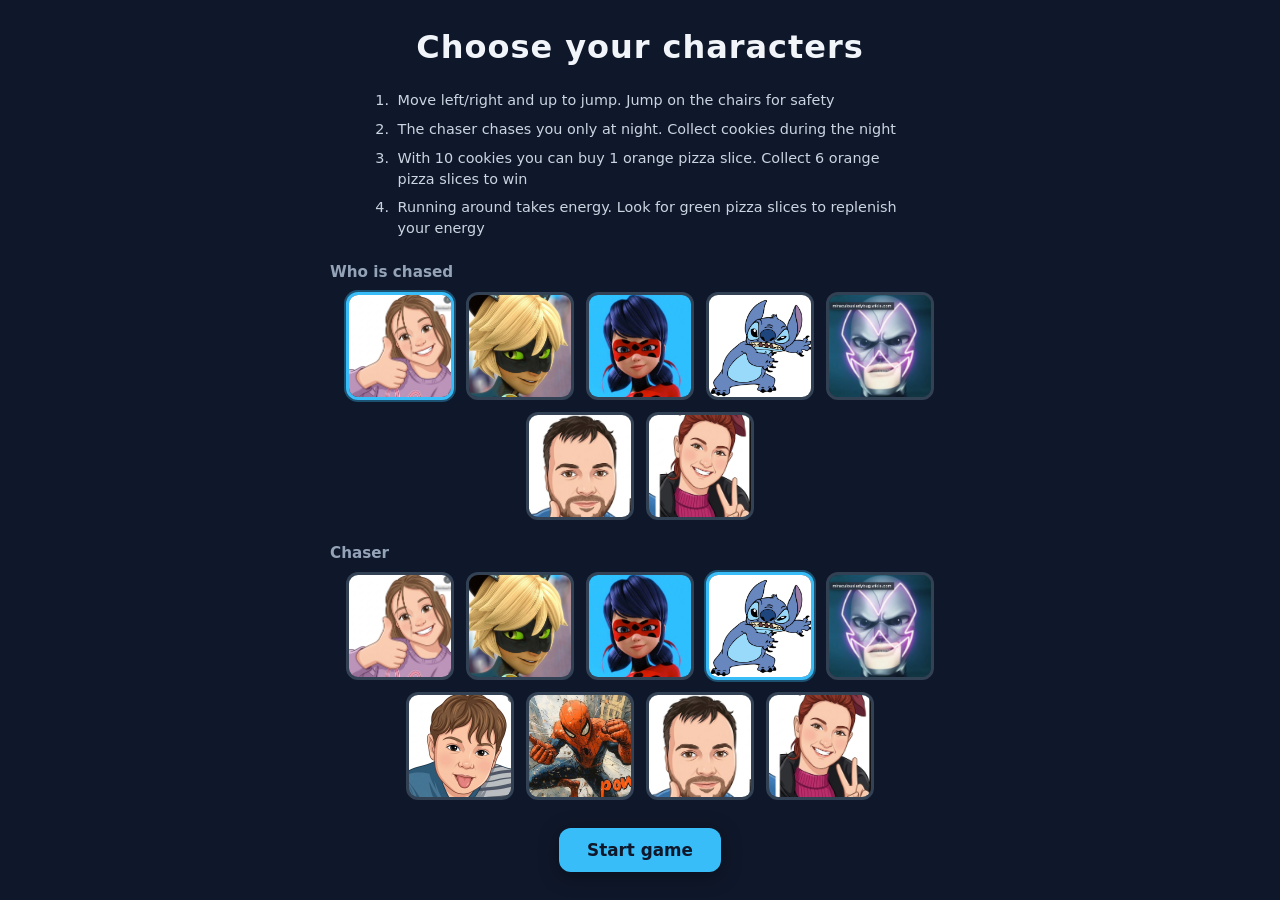
==== commit 026c3ac1: "Change title" ====
--- a/ecipec/index.html
+++ b/ecipec/index.html
@@ -3,7 +3,7 @@
 <head>
   <meta charset="UTF-8" />
   <meta name="viewport" content="width=device-width, initial-scale=1.0" />
-  <title>Platformer</title>
+  <title>Eci Pec</title>
   <style>
     * { box-sizing: border-box; margin: 0; }
     html, body {
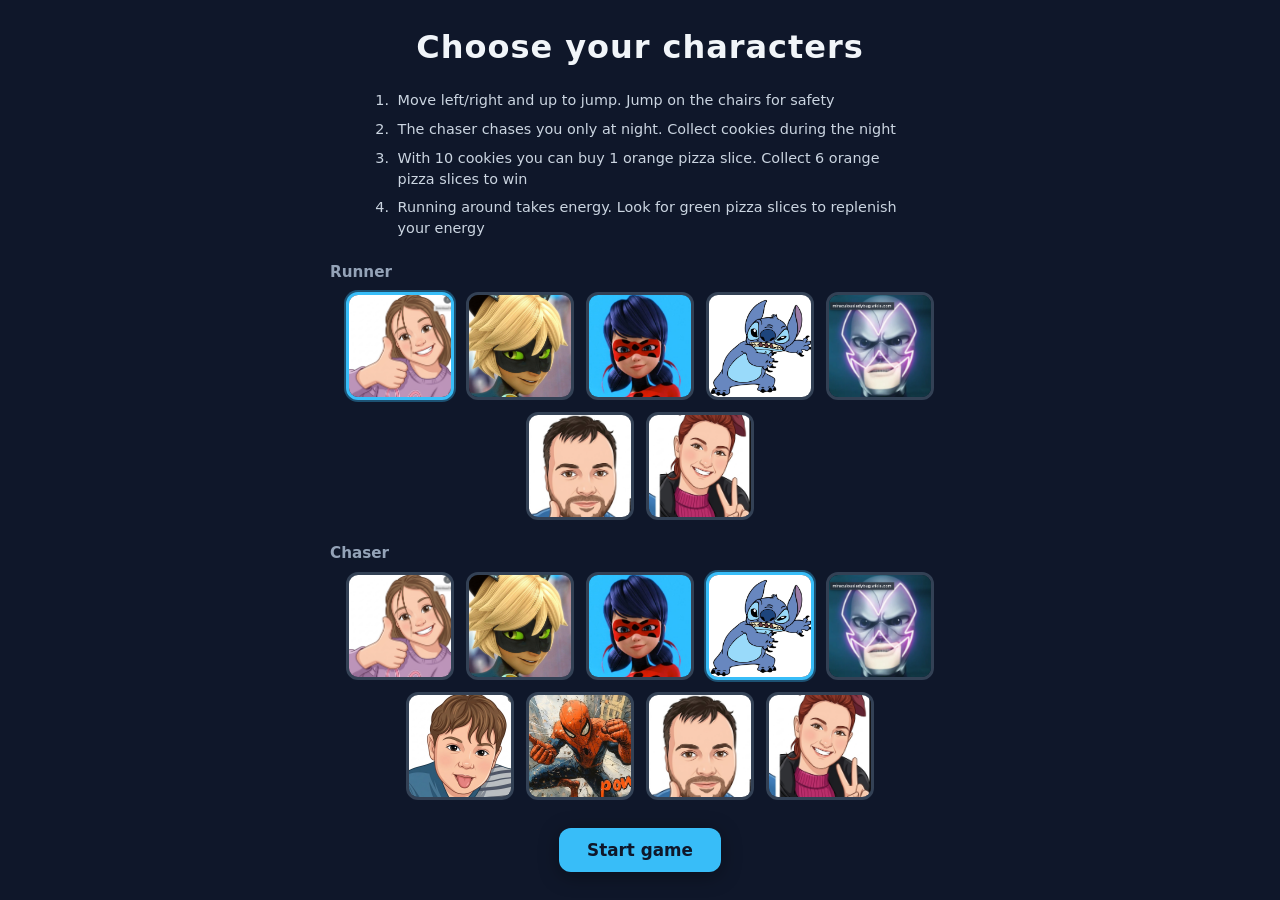
==== commit 64ce0542: "Fix selection" ====
--- a/ecipec/index.html
+++ b/ecipec/index.html
@@ -167,7 +167,7 @@
       </ol>
     </div>
     <div>
-      <h2>Who is chased</h2>
+      <h2>Runner</h2>
       <div id="ball-options" class="pick-options" role="group" aria-label="Character that is chased">
         <button type="button" class="pick-option is-selected" data-ball="eci_pec.png" aria-pressed="true" aria-label="eci_pec">
           <img src="eci_pec.png" alt="" width="108" height="108" />
@@ -184,10 +184,10 @@
         <button type="button" class="pick-option" data-ball="moth.png" aria-pressed="false" aria-label="moth">
           <img src="moth.png" alt="" width="108" height="108" />
         </button>
-        <button type="button" class="pick-option" data-monster="pooper.png" aria-pressed="false" aria-label="pooper">
+        <button type="button" class="pick-option" data-ball="pooper.png" aria-pressed="false" aria-label="pooper">
           <img src="pooper.png" alt="" width="108" height="108" />
         </button>
-        <button type="button" class="pick-option" data-monster="krofn.png" aria-pressed="false" aria-label="krofn">
+        <button type="button" class="pick-option" data-ball="krofn.png" aria-pressed="false" aria-label="krofn">
           <img src="krofn.png" alt="" width="108" height="108" />
         </button>
       </div>
